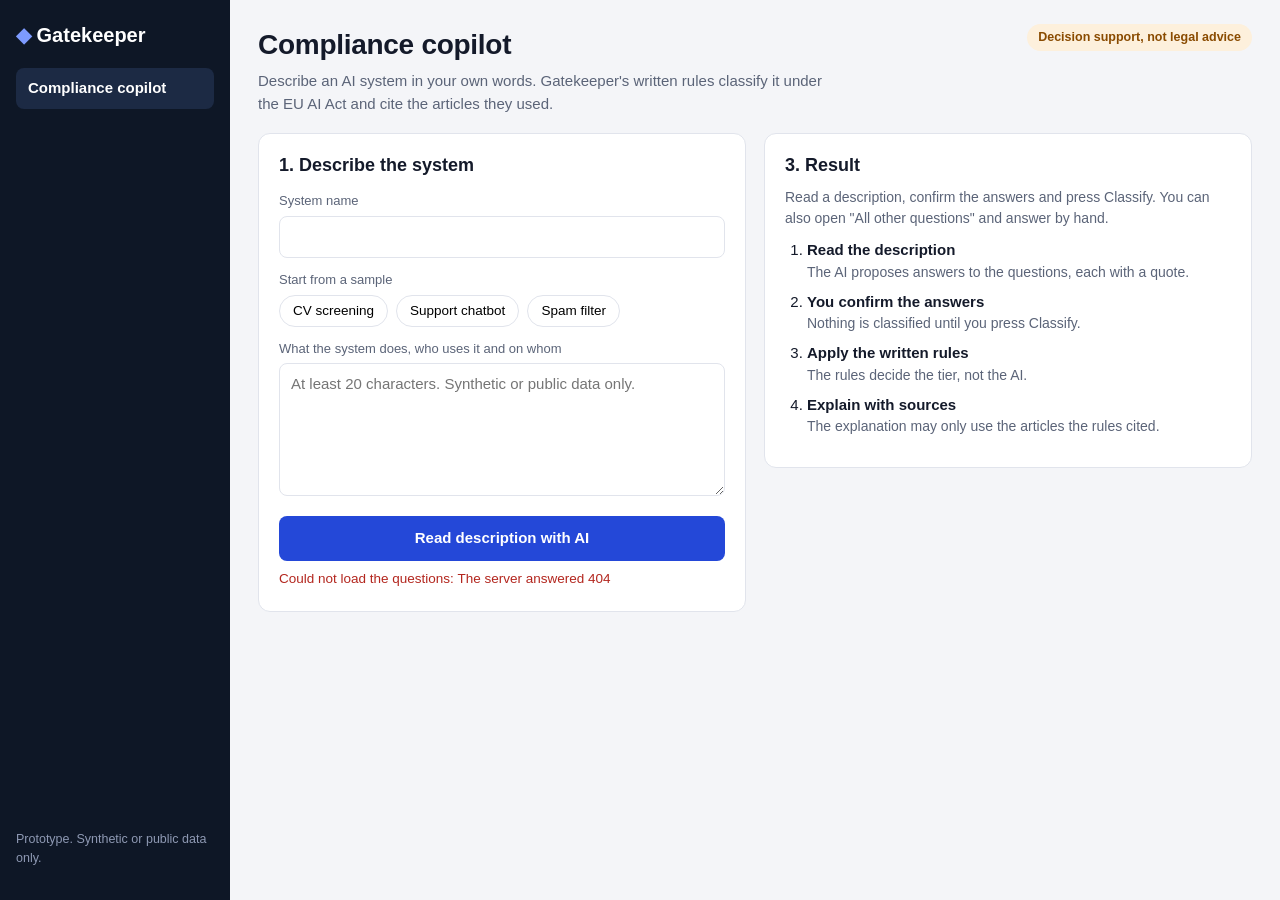
==== app/compliance/web/index.html @ 73fab184 "Add the first real web page: describe, confirm AI proposals, classify, review Co-Authored-By: Claude" ====
<!doctype html>
<html lang="en">
<head>
  <meta charset="utf-8">
  <meta name="viewport" content="width=device-width, initial-scale=1">
  <title>Gatekeeper: Compliance copilot</title>
  <link rel="stylesheet" href="style.css">
</head>
<body>
  <aside class="sidebar">
    <div class="brand"><span class="brand-mark" aria-hidden="true">&#9670;</span> Gatekeeper</div>
    <nav>
      <a class="active" href="/app/">Compliance copilot</a>
    </nav>
    <p class="side-note">Prototype. Synthetic or public data only.</p>
  </aside>

  <main>
    <header class="page-head">
      <div>
        <h1>Compliance copilot</h1>
        <p class="lede">Describe an AI system in your own words. Gatekeeper's written rules classify it under the EU AI Act and cite the articles they used.</p>
      </div>
      <span class="badge badge-warn">Decision support, not legal advice</span>
    </header>

    <div class="columns">
      <section class="panel" aria-labelledby="step1">
        <h2 id="step1">1. Describe the system</h2>
        <label class="field-label" for="name">System name</label>
        <input id="name" type="text" maxlength="200" value="">
        <div class="field-label">Start from a sample</div>
        <div id="samples" class="chips"></div>
        <label class="field-label" for="description">What the system does, who uses it and on whom</label>
        <textarea id="description" rows="5" maxlength="4000" placeholder="At least 20 characters. Synthetic or public data only."></textarea>
        <button id="read" class="btn btn-primary" type="button">Read description with AI</button>
        <p id="read-status" class="status" role="status"></p>

        <div id="answers" hidden>
          <h2 id="step2">2. Confirm the answers</h2>
          <p class="hint">The AI only proposes. You decide, and the written rules classify.</p>
          <div id="proposed"></div>
          <div id="check"></div>
          <details id="other-wrap">
            <summary>All other questions</summary>
            <div id="other"></div>
          </details>
          <button id="classify" class="btn btn-primary" type="button">Classify</button>
          <p id="classify-status" class="status" role="status"></p>
        </div>
      </section>

      <section class="panel" id="result" aria-labelledby="step3">
        <div id="empty">
          <h2 id="step3">3. Result</h2>
          <p class="hint">Read a description, confirm the answers and press Classify. You can also open "All other questions" and answer by hand.</p>
          <ol class="flow">
            <li><b>Read the description</b><span>The AI proposes answers to the questions, each with a quote.</span></li>
            <li><b>You confirm the answers</b><span>Nothing is classified until you press Classify.</span></li>
            <li><b>Apply the written rules</b><span>The rules decide the tier, not the AI.</span></li>
            <li><b>Explain with sources</b><span>The explanation may only use the articles the rules cited.</span></li>
          </ol>
        </div>
        <div id="result-body" hidden></div>
      </section>
    </div>
  </main>

  <script src="logic.js"></script>
  <script src="app.js"></script>
</body>
</html>
---- app/compliance/web/style.css ----
:root {
  --bg: #f4f5f8; --panel: #fff; --fg: #141a2a; --muted: #5b6478; --line: #e1e4ec;
  --side: #0e1726; --side-fg: #cfd6e6; --accent: #2448d8; --accent-soft: #e8edff;
  --ok: #1a6b3c; --bad: #b3261e; --warn: #8a4b00; --warn-soft: #fdf0dc;
  --radius: 12px;
}
* { box-sizing: border-box; }
body { margin: 0; display: flex; min-height: 100vh; background: var(--bg); color: var(--fg);
  font: 15px/1.5 -apple-system, "Segoe UI", Roboto, Helvetica, Arial, sans-serif; }
.sidebar { position: sticky; top: 0; height: 100vh; width: 230px; flex: none; background: var(--side); color: var(--side-fg); padding: 20px 16px; display: flex; flex-direction: column; gap: 18px; }
.brand { font-size: 20px; font-weight: 700; color: #fff; }
.brand-mark { color: #7d9bff; }
.sidebar nav a { display: block; padding: 9px 12px; border-radius: 8px; color: var(--side-fg); text-decoration: none; }
.sidebar nav a.active { background: #1c2a44; color: #fff; font-weight: 600; }
.side-note { margin-top: auto; font-size: 12.5px; color: #8e99b3; }
main { flex: 1; min-width: 0; padding: 24px 28px 48px; }
.page-head { display: flex; justify-content: space-between; align-items: flex-start; gap: 16px; margin-bottom: 18px; }
h1 { margin: 0 0 4px; font-size: 28px; letter-spacing: -.01em; }
h2 { margin: 18px 0 8px; font-size: 18px; }
.lede { margin: 0; color: var(--muted); max-width: 70ch; }
.badge { display: inline-block; font-size: 12.5px; font-weight: 600; padding: 4px 11px; border-radius: 999px; white-space: nowrap; }
.badge-warn { background: var(--warn-soft); color: var(--warn); }
.columns { display: grid; grid-template-columns: minmax(0, 1fr) minmax(0, 1fr); gap: 18px; align-items: start; }
.panel { background: var(--panel); border: 1px solid var(--line); border-radius: var(--radius); padding: 18px 20px 22px; }
.panel > h2:first-child, #empty > h2 { margin-top: 0; }
.field-label { display: block; margin: 12px 0 5px; font-size: 13px; color: var(--muted); }
input[type=text], textarea, select { width: 100%; font: inherit; color: inherit; padding: 9px 11px; border: 1px solid var(--line); border-radius: 8px; background: #fff; }
textarea { resize: vertical; }
input:focus, textarea:focus, select:focus, button:focus-visible, summary:focus-visible { outline: 2px solid var(--accent); outline-offset: 1px; }
.chips { display: flex; flex-wrap: wrap; gap: 8px; }
.chip { font: inherit; font-size: 13.5px; padding: 5px 13px; border: 1px solid var(--line); border-radius: 999px; background: #fff; cursor: pointer; }
.chip[aria-pressed=true] { background: var(--accent-soft); border-color: var(--accent); color: var(--accent); font-weight: 600; }
.btn { font: inherit; font-weight: 600; border-radius: 8px; padding: 10px 18px; border: 1px solid transparent; cursor: pointer; }
.btn-primary { width: 100%; margin-top: 14px; background: var(--accent); color: #fff; }
.btn[disabled] { opacity: .55; cursor: wait; }
.btn-ok { background: var(--ok); color: #fff; }
.btn-bad { background: #fff; color: var(--bad); border-color: #e6b8b4; }
.btn-small { padding: 4px 10px; font-size: 13px; background: var(--accent-soft); color: var(--accent); margin-top: 6px; }
.status { min-height: 1.4em; margin: 8px 0 0; font-size: 13.5px; color: var(--muted); }
.status.error { color: var(--bad); }
.hint { margin: 0 0 10px; color: var(--muted); font-size: 14px; }
.card { border: 1px solid var(--line); border-radius: 10px; padding: 10px 12px; margin-bottom: 9px; }
.card.pending { border-color: #e7c27c; background: #fffaf0; }
.card-title { font-weight: 600; }
.tag { display: inline-block; font-size: 12px; font-weight: 600; padding: 1px 8px; border-radius: 6px; background: var(--accent-soft); color: var(--accent); margin: 3px 0; }
.tag.warn { background: var(--warn-soft); color: var(--warn); }
.quote { font-size: 13.5px; color: var(--muted); }
.row { display: flex; align-items: flex-start; justify-content: space-between; gap: 12px; }
.row label { flex: 1; }
.control { flex: none; }
.switch { display: inline-flex; align-items: center; gap: 8px; font-weight: 600; font-size: 13.5px; cursor: pointer; }
.switch input { width: 40px; height: 22px; accent-color: var(--accent); }
.areas label { display: block; font-size: 14px; padding: 2px 0; }
details { margin: 12px 0 4px; }
summary { cursor: pointer; font-weight: 600; padding: 6px 0; }
.group-title { margin: 12px 0 4px; font-size: 13px; text-transform: uppercase; letter-spacing: .05em; color: var(--muted); }
.flow { padding-left: 22px; margin: 6px 0; }
.flow li { margin-bottom: 8px; }
.flow span { display: block; color: var(--muted); font-size: 14px; }
.tier { display: inline-block; font-size: 22px; font-weight: 700; padding: 5px 14px; border-radius: 10px; }
.tier-bad { background: #fbe4e2; color: var(--bad); }
.tier-high { background: var(--warn-soft); color: var(--warn); }
.tier-limited { background: #fff6c9; color: #6e5a00; }
.tier-minimal { background: #e0f3e8; color: var(--ok); }
.tier-none { background: #e9ebf1; color: var(--muted); }
.res-head { display: flex; align-items: center; gap: 12px; flex-wrap: wrap; }
.explain.template { color: var(--muted); }
.source-note { font-size: 13px; color: var(--muted); font-style: italic; }
.cite { padding: 9px 12px; border: 1px solid var(--line); border-radius: 10px; margin-bottom: 8px; background: #fafbfd; }
.cite b { margin-right: 6px; }
.notes { margin: 6px 0; padding-left: 20px; color: var(--muted); font-size: 14px; }
.review { margin-top: 18px; padding-top: 14px; border-top: 1px solid var(--line); }
.review .actions { display: flex; gap: 10px; margin-top: 10px; }
.review .actions .btn { flex: 1; }
.disclaimer { margin-top: 16px; font-size: 12.5px; color: var(--muted); }
@media (max-width: 900px) {
  body { flex-direction: column; }
  .sidebar { position: static; height: auto; width: auto; flex-direction: row; align-items: center; flex-wrap: wrap; padding: 12px 16px; }
  .side-note { margin: 0; }
  .columns { grid-template-columns: 1fr; }
  main { padding: 16px; }
  .page-head { flex-direction: column; }
}
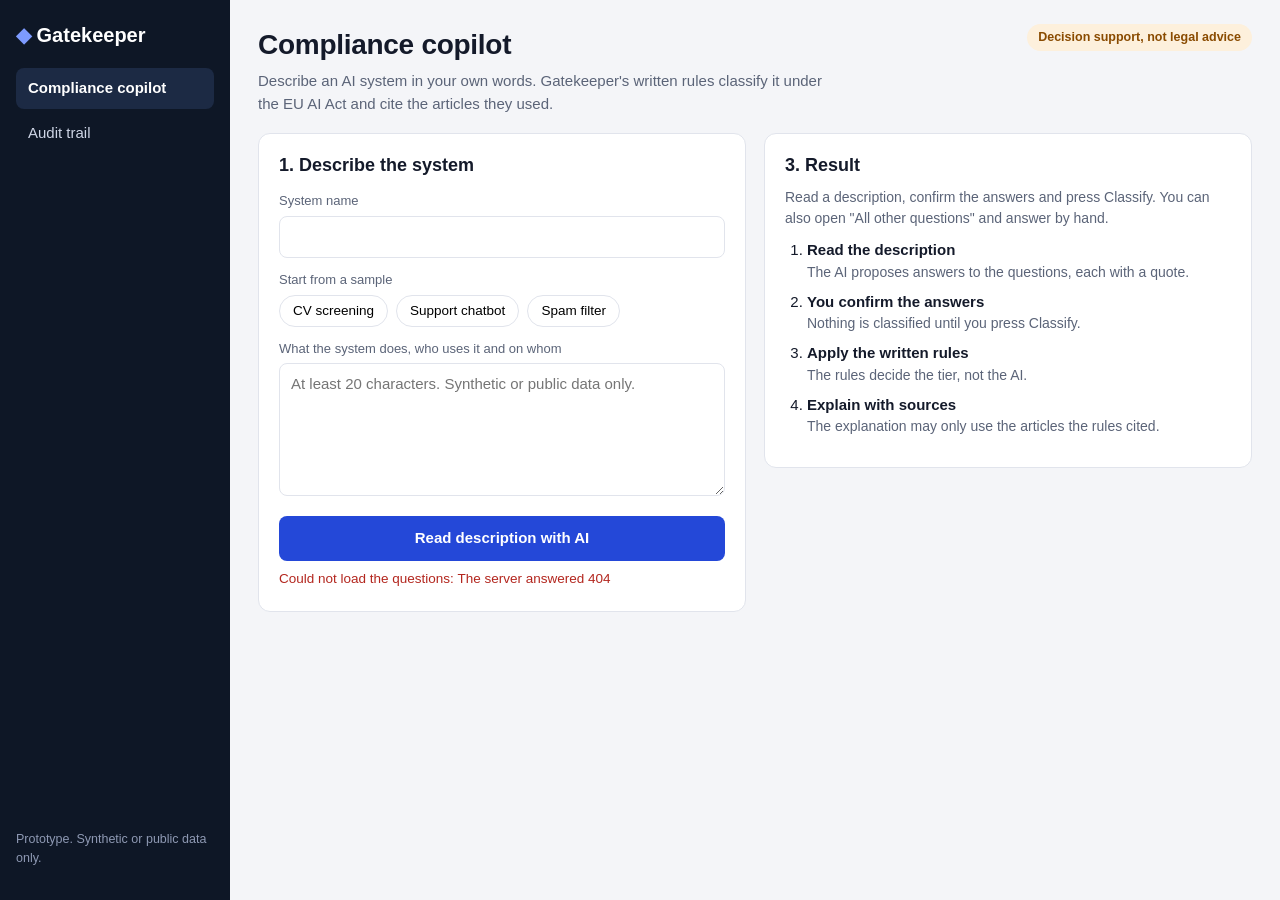
==== commit ee91dfd4: "Add the audit trail page with filters, review state, AI agreement and safe exports Co-Authored-By: C" ====
--- a/app/compliance/web/index.html
+++ b/app/compliance/web/index.html
@@ -11,6 +11,7 @@
     <div class="brand"><span class="brand-mark" aria-hidden="true">&#9670;</span> Gatekeeper</div>
     <nav>
       <a class="active" href="/app/">Compliance copilot</a>
+      <a href="/app/audit.html">Audit trail</a>
     </nav>
     <p class="side-note">Prototype. Synthetic or public data only.</p>
   </aside>
--- a/app/compliance/web/style.css
+++ b/app/compliance/web/style.css
@@ -7,7 +7,7 @@
 * { box-sizing: border-box; }
 body { margin: 0; display: flex; min-height: 100vh; background: var(--bg); color: var(--fg);
   font: 15px/1.5 -apple-system, "Segoe UI", Roboto, Helvetica, Arial, sans-serif; }
-.sidebar { position: sticky; top: 0; height: 100vh; width: 230px; flex: none; background: var(--side); color: var(--side-fg); padding: 20px 16px; display: flex; flex-direction: column; gap: 18px; }
+.sidebar { width: 230px; flex: none; background: var(--side); color: var(--side-fg); padding: 20px 16px; display: flex; flex-direction: column; gap: 18px; }
 .brand { font-size: 20px; font-weight: 700; color: #fff; }
 .brand-mark { color: #7d9bff; }
 .sidebar nav a { display: block; padding: 9px 12px; border-radius: 8px; color: var(--side-fg); text-decoration: none; }
@@ -75,9 +75,35 @@
 .disclaimer { margin-top: 16px; font-size: 12.5px; color: var(--muted); }
 @media (max-width: 900px) {
   body { flex-direction: column; }
-  .sidebar { position: static; height: auto; width: auto; flex-direction: row; align-items: center; flex-wrap: wrap; padding: 12px 16px; }
+  .sidebar { width: auto; flex-direction: row; align-items: center; flex-wrap: wrap; padding: 12px 16px; }
   .side-note { margin: 0; }
   .columns { grid-template-columns: 1fr; }
   main { padding: 16px; }
   .page-head { flex-direction: column; }
 }
+
+/* audit page */
+.sidebar nav a + a { margin-top: 4px; }
+.tiles { display: grid; grid-template-columns: repeat(5, minmax(0, 1fr)); gap: 12px; margin-bottom: 16px; }
+.tile { background: var(--panel); border: 1px solid var(--line); border-radius: var(--radius); padding: 12px 16px; }
+.tile-label { font-size: 13px; color: var(--muted); }
+.tile-value { font-size: 28px; font-weight: 700; line-height: 1.2; }
+.tile-note { font-size: 12px; color: var(--muted); }
+.filters { display: flex; flex-wrap: wrap; gap: 12px; align-items: flex-end; }
+.filters > div { min-width: 140px; }
+.filters .grow { flex: 1; min-width: 200px; }
+.filters .export { display: flex; gap: 8px; min-width: 0; }
+.filters .btn-small { margin-top: 0; background: #fff; color: var(--fg); border-color: var(--line); }
+.table-wrap { overflow-x: auto; margin-top: 8px; }
+table.audit { width: 100%; border-collapse: collapse; font-size: 14px; }
+table.audit th { text-align: left; font-size: 12.5px; color: var(--muted); padding: 9px 10px; background: #f6f7fb; white-space: nowrap; }
+table.audit td { padding: 10px; border-top: 1px solid var(--line); vertical-align: middle; }
+table.audit td.strong { font-weight: 600; }
+.pill { display: inline-block; font-size: 12.5px; font-weight: 700; padding: 2px 10px; border-radius: 6px; white-space: nowrap; }
+.pill-ok { background: #e0f3e8; color: var(--ok); }
+.pill-bad { background: #fbe4e2; color: var(--bad); }
+.pill-warn { background: #fff0c9; color: #6e5a00; }
+button.link { font: inherit; background: none; border: 0; color: var(--accent); text-decoration: underline; cursor: pointer; padding: 0; }
+.detail-row td { background: #fafbfd; }
+.detail { padding: 6px 4px; }
+@media (max-width: 900px) { .tiles { grid-template-columns: repeat(2, minmax(0, 1fr)); } }
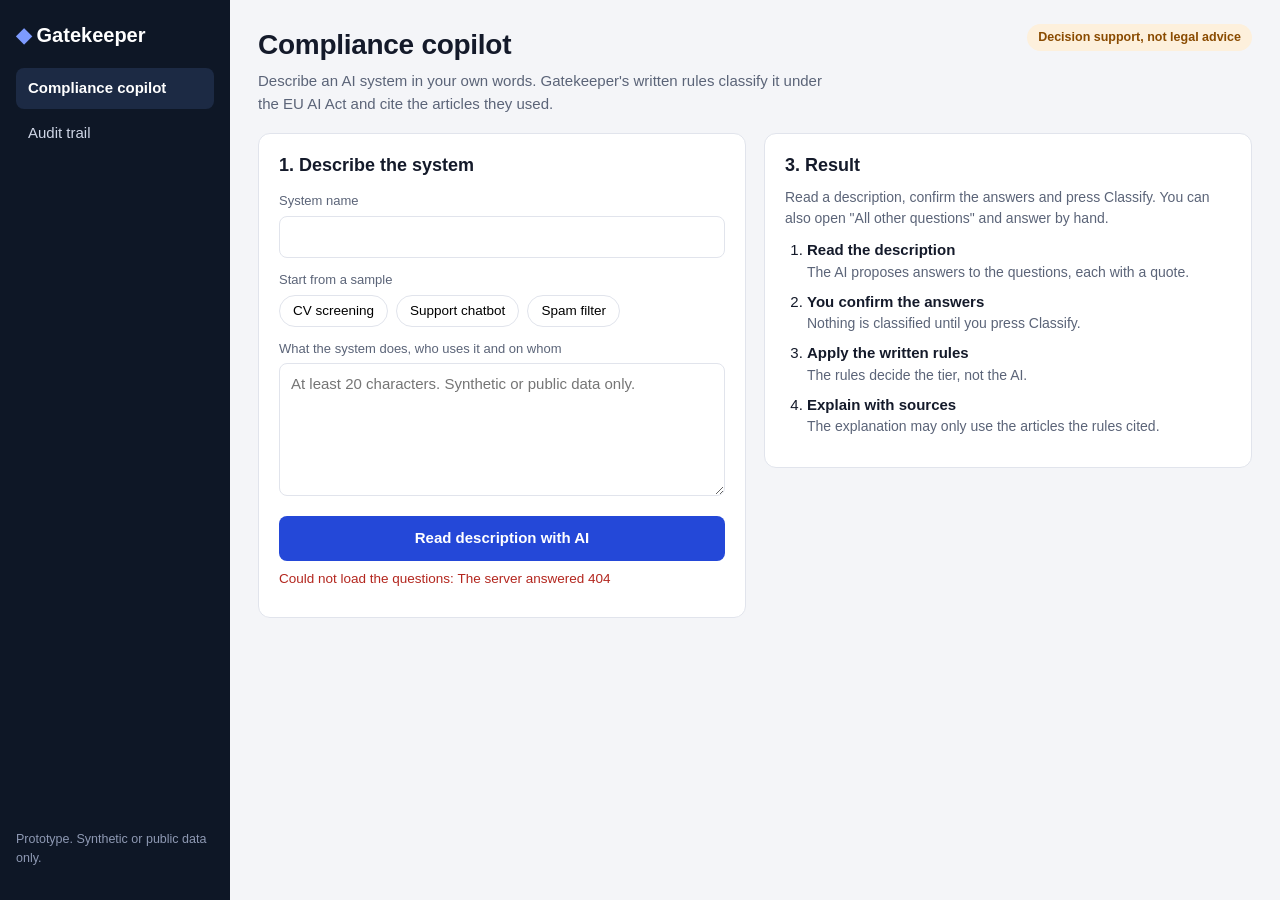
==== commit b59dd547: "Add safety basics: personal-data masking, instruction check, rate limit on AI endpoints Co-Authored-" ====
--- a/app/compliance/web/index.html
+++ b/app/compliance/web/index.html
@@ -36,6 +36,7 @@
         <textarea id="description" rows="5" maxlength="4000" placeholder="At least 20 characters. Synthetic or public data only."></textarea>
         <button id="read" class="btn btn-primary" type="button">Read description with AI</button>
         <p id="read-status" class="status" role="status"></p>
+        <ul id="read-notes" class="notes"></ul>
 
         <div id="answers" hidden>
           <h2 id="step2">2. Confirm the answers</h2>
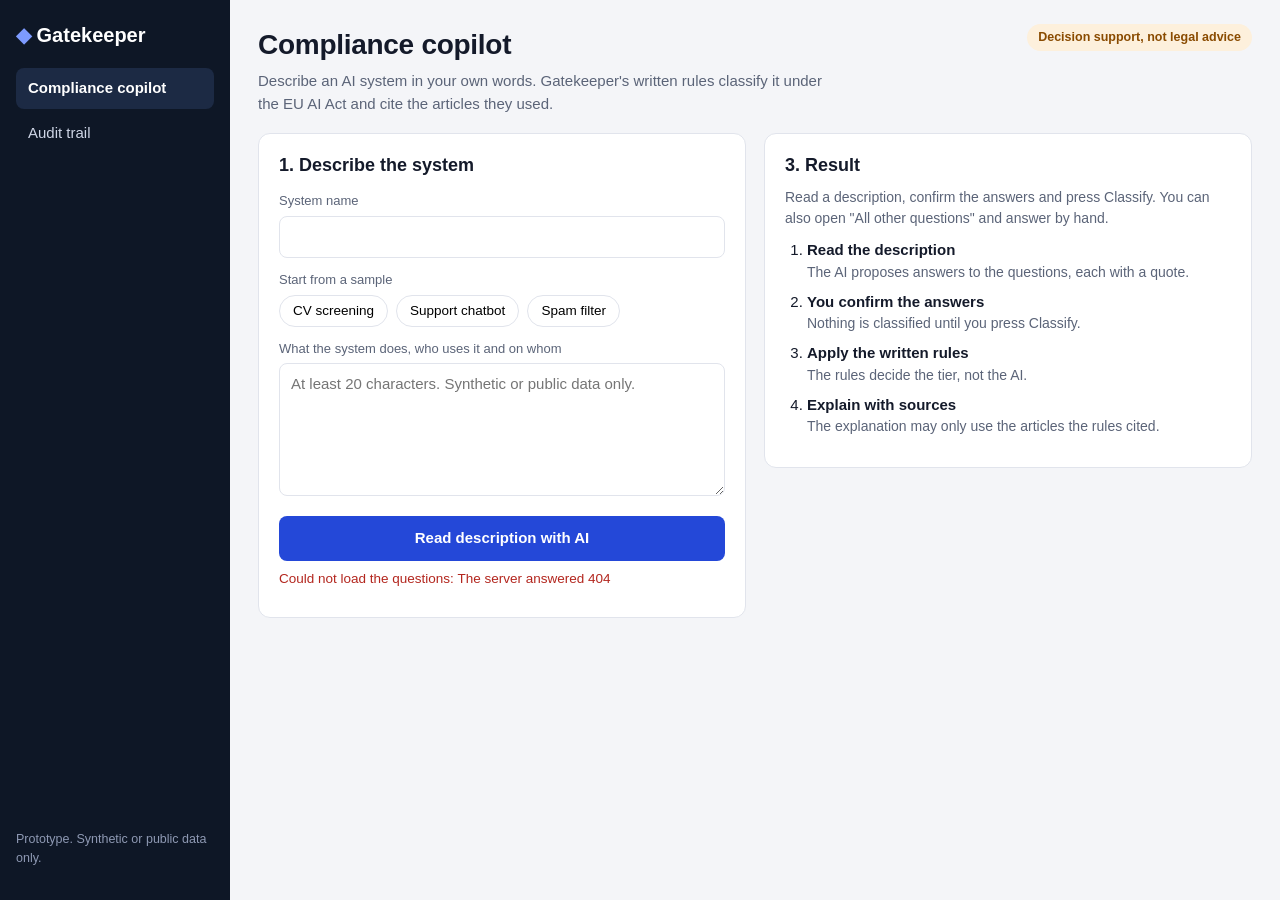
==== commit 95a9acd6: "Demo mode: notice banner on both pages; add synthetic test set for the AI step Co-Authored-By: Claud" ====
--- a/app/compliance/web/index.html
+++ b/app/compliance/web/index.html
@@ -17,6 +17,7 @@
   </aside>
 
   <main>
+    <div id="demo-banner" class="demo-banner" role="note" hidden></div>
     <header class="page-head">
       <div>
         <h1>Compliance copilot</h1>
--- a/app/compliance/web/style.css
+++ b/app/compliance/web/style.css
@@ -107,3 +107,15 @@
 .detail-row td { background: #fafbfd; }
 .detail { padding: 6px 4px; }
 @media (max-width: 900px) { .tiles { grid-template-columns: repeat(2, minmax(0, 1fr)); } }
+
+/* sources */
+.provision { border: 1px solid var(--line); border-radius: 10px; padding: 6px 12px; margin-bottom: 8px; background: #fafbfd; }
+.provision summary { padding: 4px 0; font-weight: 400; }
+.provision summary b { margin-right: 4px; }
+.legal-text, .legal-context { white-space: pre-wrap; font-size: 14px; margin: 6px 0; }
+.legal-context { color: var(--muted); }
+.legal-text.added { border-left: 3px solid var(--accent); padding-left: 10px; }
+
+/* demo notice */
+.demo-banner { background: var(--warn-soft); color: var(--warn); border: 1px solid var(--warn); border-radius: 10px; padding: 10px 14px; margin-bottom: 16px; font-size: 14px; font-weight: 600; }
+.demo-banner[hidden] { display: none; }
